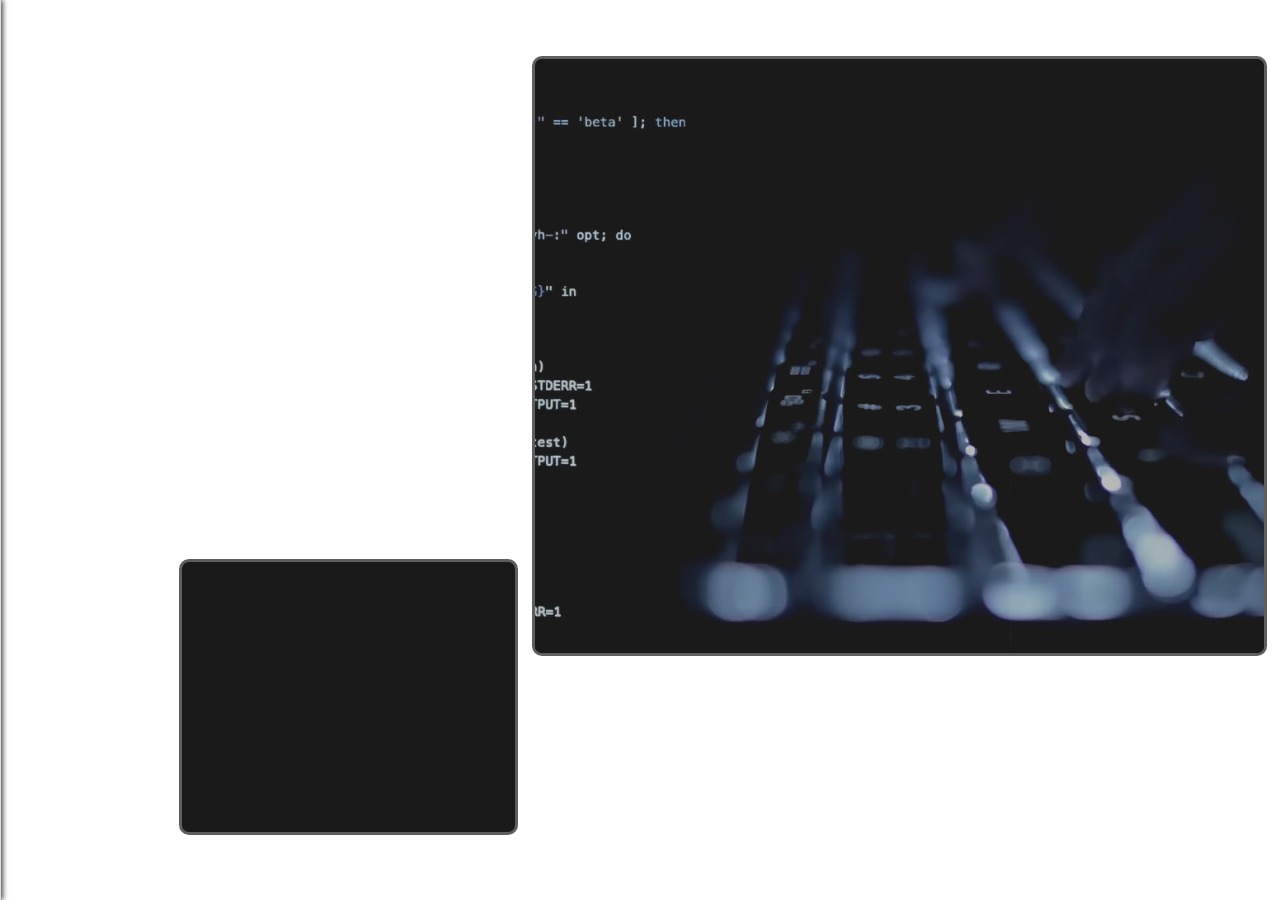
==== index.html @ 7310edd9 "starlord bitch" ====
<!DOCTYPE html>
<html lang="en">
<head>
    <meta charset="UTF-8">
    <meta name="viewport" content="width=device-width, initial-scale=1.0">
    <title>My Portfolio</title>
    <link rel="stylesheet" href="styles1.css">
</head>
<body>
    <div class="background">
        <div class="sliding-name">NITIN GAVANDE</div>
    </div>
    <nav class="sidebar">
        <ul>
            <li><a href="index.html">Home</a></li>
            <li><a href="pages/work.html">My Work</a></li>
            <li><a href="pages/about.html">About Me</a></li>
            <li><a href="pages/contact.html">Contact</a></li>
        </ul>
        <a href="./pages/arsenalstarkresume.pdf" download="Nitin_Gavande_Resume">
            <button style="padding: 10px 50px; margin: 2px auto ; font-size: 16px; font-family: 'RetroComputer', monospace; background-color: #007bff; color: white; border: none; border-radius: 22px; cursor: pointer;">
                My Resume
            </button>
        </a>
        <p class="sidebar-footer">@Nitin-Gavande</p>
    </nav>
    <section class="video-section" id="video-section">
        
        <div class="intro" >
            <h1>Arsenal <small>Portfolio</small></h1>
            <h4 href="./pages/about.html">This is Arsenal work <br>
                Reproduction, reposting or <br>
                modification of the content of <br> this @Nitin-Gavande
            </h4>
        </div>         
        <div class="video-window large">
            <video class="background-video" autoplay loop muted playsinline>
                <source src="Developer Coding Background.mp4" type="video/mp4">
            </video>
        </div>
        <a href="./pages/work.html">
        <div class="video-window small">
            <video class="background-video" autoplay loop muted playsinline>
                <source src="Nitin’s work.mp4" type="video/mp4">
            </video>
        </div>
        </a>
    </section>
</body>
</html>
---- styles1.css ----
body, html {
    margin: 0;
    padding: 0;
    font-family: 'Arial', sans-serif;
    background-image: url(./images/background1.jpg);
    color: #fff;
    overflow-x: hidden;
}

.background {
    position: fixed;
    top: 0;
    left: 0;
    width: 100%;
    height: 100%;
    overflow: hidden;
    z-index: -1;
    display: flex;
    align-items: center;
    justify-content: center;
}

.sliding-name {
    white-space: nowrap;
    font-size: 11rem;
    font-weight: bold;
    color: rgb(255, 255, 255);
    animation: slide 20s linear infinite;
    /* animation: glow 1s ease-in-out infinite alternate; */
}



@keyframes slide {
    from {
        transform: translateX(100%);
    }
    to {
        transform: translateX(-100%);
    }
}

@font-face {
    font-family: 'RetroComputer';
    src: url('./fonts/ARCADECLASSIC.TTF') format('truetype');
}

.sidebar {
    position: fixed;
    top: 0;
    left: -180px; /* Initially hidden */
    width: 180px;
    height: 100%;
    background: rgba(36, 36, 36, 0.2); /* Dark glass effect */
    backdrop-filter: blur(10px);
    box-shadow: 2px 0 5px rgba(0, 0, 0, 0.7);
    transition: left 0.4s ease;
    font-family: 'RetroComputer', monospace;
    color: #B9D9EB;
    border-right: 1px solid rgba(255, 255, 255, 0.2);
    z-index: 10;
}

.sidebar ul {
    list-style: none;
    padding: 0;
    margin: 20px 0;
}

.sidebar ul li {
    margin: 15px 0;
    text-align: center;
}

.sidebar ul li a {
    text-decoration: none;
    color: #B9D9EB;
    padding: 10px 15px;
    display: block;
    transition: 0.3s;
    font-family: 'RetroComputer', monospace;
}

.sidebar ul li a:hover {
    background: rgba(255, 255, 255, 0.2);
    color: #fff;
}

.sidebar-footer {
    margin-top: auto;
    text-align: center;
    padding: 10px;
    color: #B9D9EB;
    background: rgba(36, 36, 36, 0.2);
    font-family: 'RetroComputer', monospace;
    font-size: 0.8rem;
}

body, html {
    overflow-x: hidden;
}

/* Sidebar hover reveal */
body:hover .sidebar {
    left: -180px;
}

body:hover .sidebar:hover {
    left: 0; /* Slide in on hover */
}


.intro {
    position: absolute;
    left: 14%;
    top: 4%;
    width: 100%;
    font-family: 'ARCADECLASSIC';
}

.content {
    margin-left: 220px;
    padding: 20px;
}

.video-window {
    position: absolute;
    border: 3px solid rgba(255, 255, 255, 0.3);
    overflow: hidden;
    border-radius: 10px;
    background: #000;
    opacity: 0.9;
    margin: 20px 0; /* Add spacing between video windows */
}

.video-window.large {
    top: 4%;
    right: 1%;
    width: 57%;
    height: 66%;
}

.video-window.small {
    bottom: 5%;
    left: 14%;
    width: 26%;
    height: 30%;
}

.background-video {
    width: 100%;
    height: 100%;
    object-fit: cover;
    opacity: 0.7;
}


/* Responsive Adjustments */
@media (max-width: 768px) {
    .sliding-name {
        font-size: 5rem;
    }

    .sidebar {
        width: 100%;
        height: auto;
        top: 0;
        left: 0;
        border-radius: 0;
    }

    .sidebar-toggle {
        display: block;
        position: fixed;
        top: 15px;
        left: 15px;
        background: rgba(255, 255, 255, 0.2);
        color: #fff;
        padding: 10px 15px;
        border: none;
        border-radius: 5px;
        z-index: 20;
    }

    .video-window {
        width: 90%;
        height: auto;
    }

    .video-window.large,
    .video-window.small {
        width: 100%;
        height: auto;
    }

    .content {
        margin-left: 0;
        padding: 10px;
    }

    .video-caption {
        font-size: 1rem;
    }
}

/* @font-face {
    font-family: 'ARCADECLASSIC';
    font-weight: 1700;
    font-size: larger;
    src: url('ARCADECLASSIC.TTF') format('truetype');
} */

.sidebar .button{
    top: 10%;
    padding-left: 10px;
}
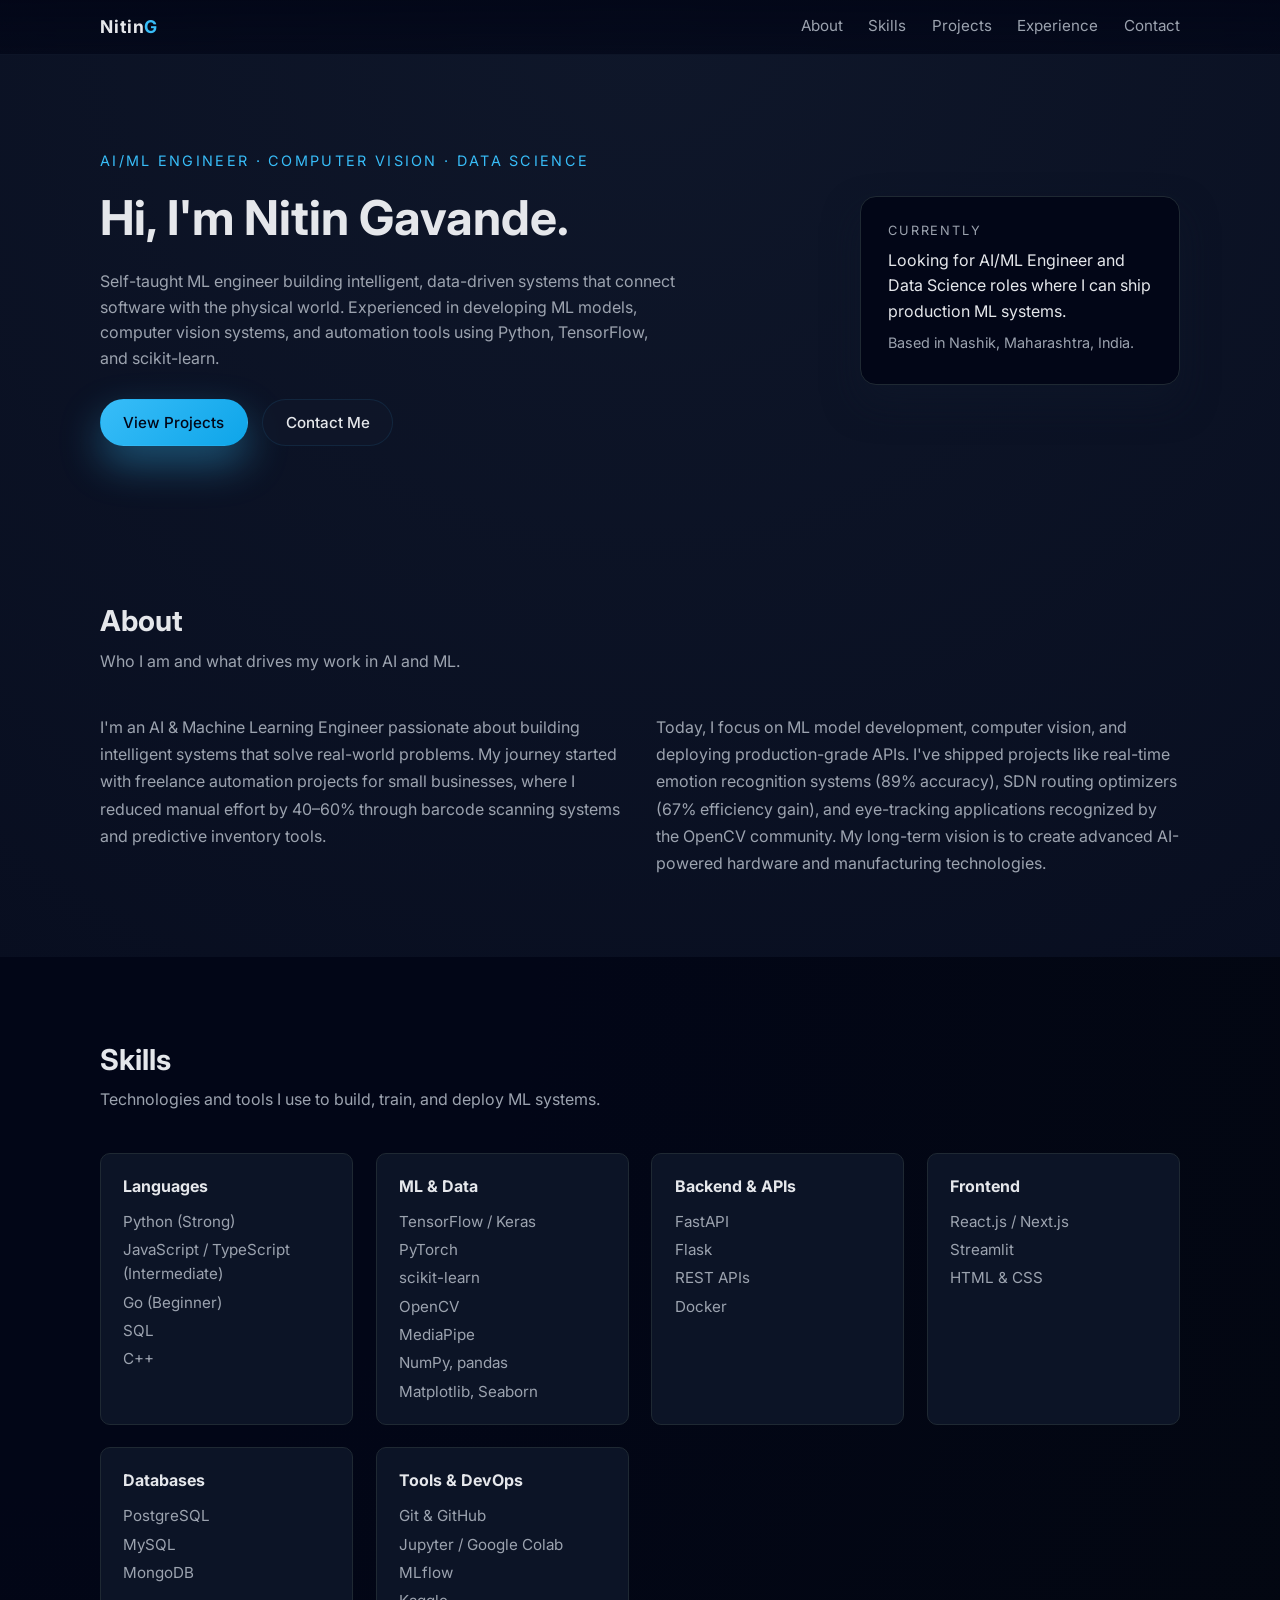
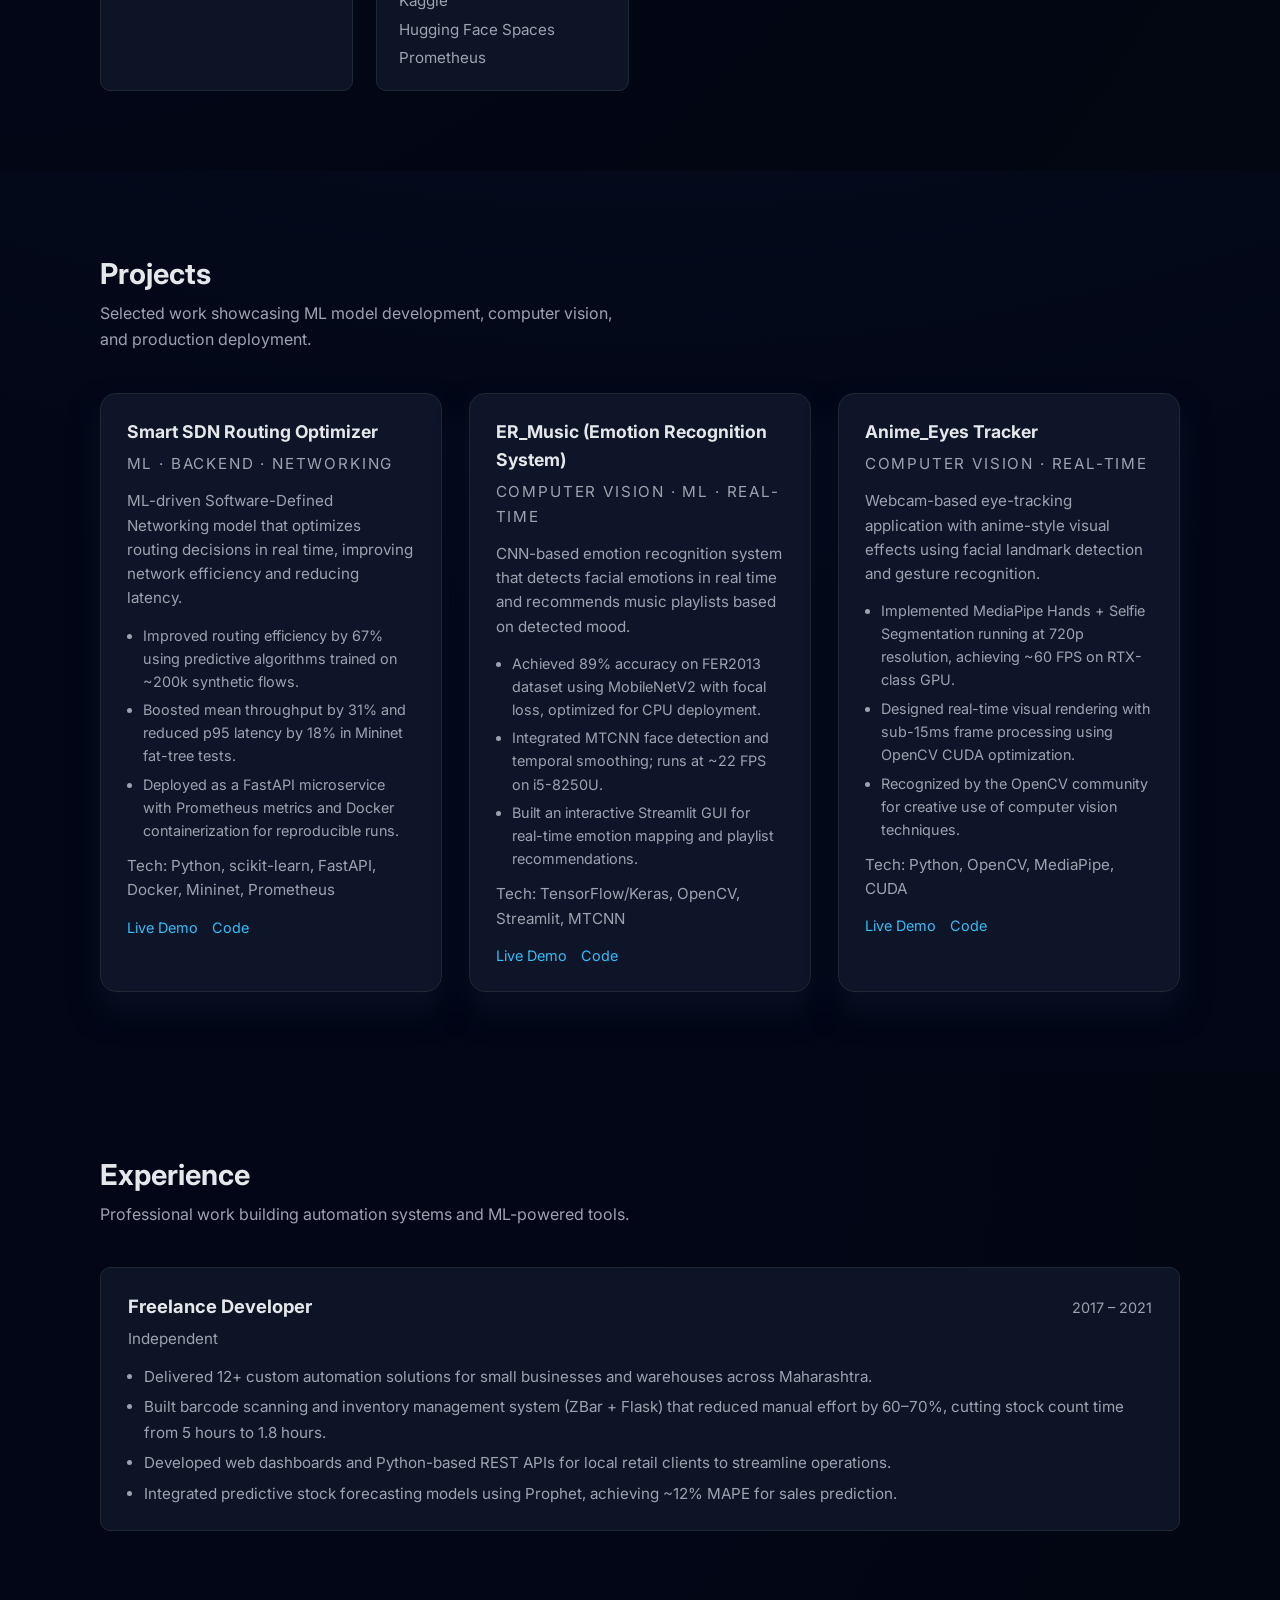
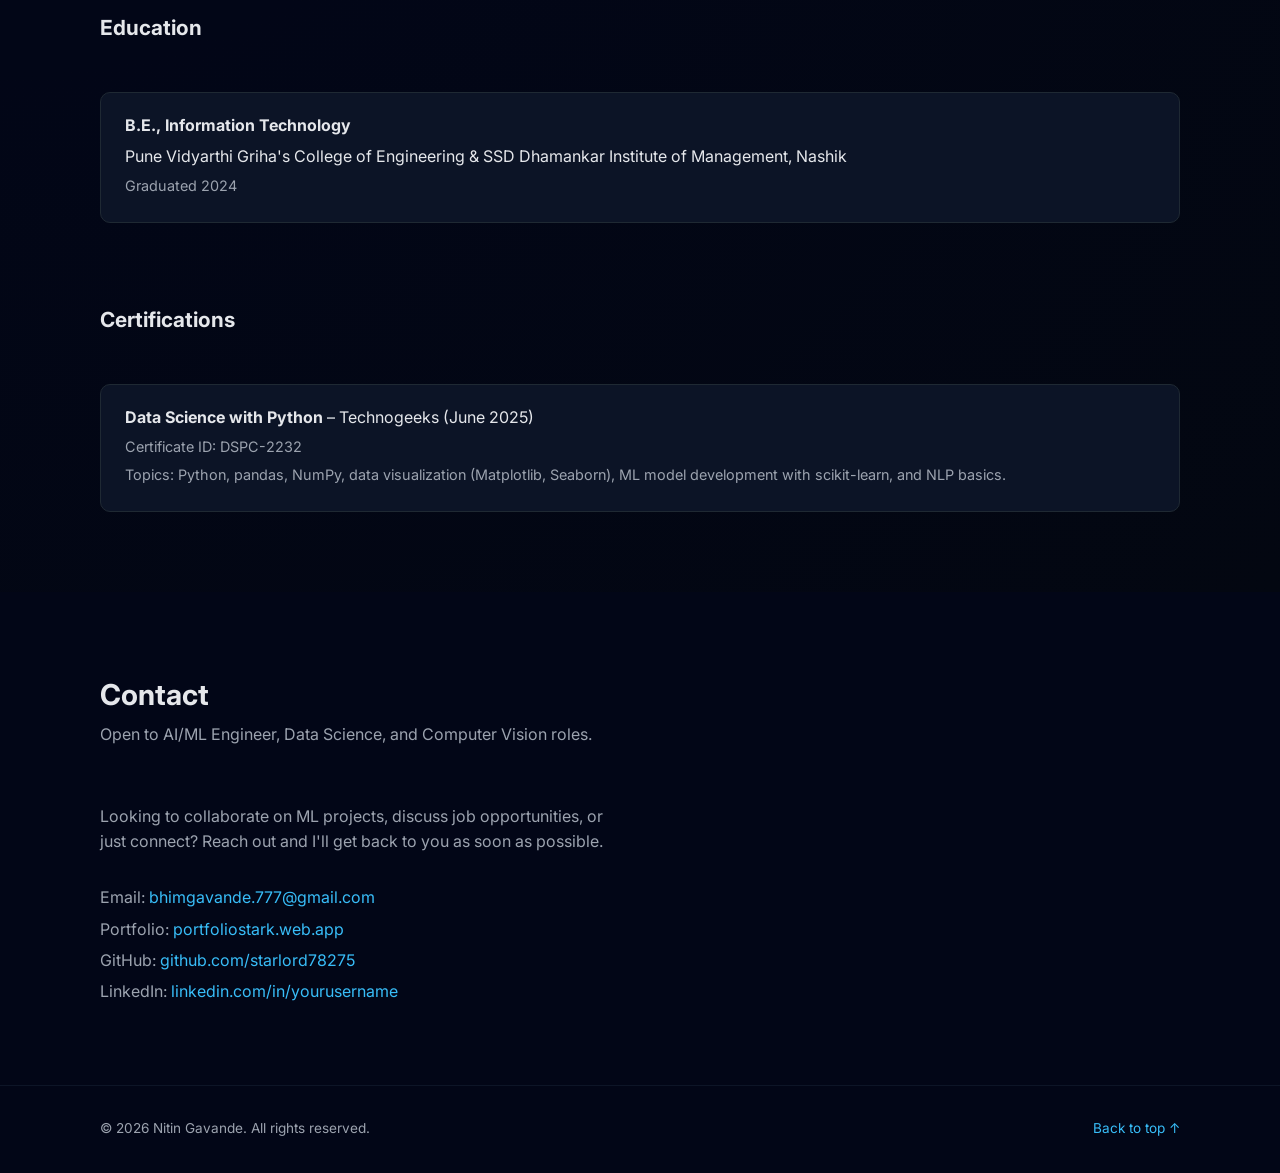
==== commit 90a2f44a: "basic portfolio" ====
--- a/index.html
+++ b/index.html
@@ -1,50 +1,310 @@
-<!DOCTYPE html>
-<html lang="en">
-<head>
-    <meta charset="UTF-8">
-    <meta name="viewport" content="width=device-width, initial-scale=1.0">
-    <title>My Portfolio</title>
-    <link rel="stylesheet" href="styles1.css">
-</head>
-<body>
-    <div class="background">
-        <div class="sliding-name">NITIN GAVANDE</div>
-    </div>
-    <nav class="sidebar">
-        <ul>
-            <li><a href="index.html">Home</a></li>
-            <li><a href="pages/work.html">My Work</a></li>
-            <li><a href="pages/about.html">About Me</a></li>
-            <li><a href="pages/contact.html">Contact</a></li>
-        </ul>
-        <a href="./pages/arsenalstarkresume.pdf" download="Nitin_Gavande_Resume">
-            <button style="padding: 10px 50px; margin: 2px auto ; font-size: 16px; font-family: 'RetroComputer', monospace; background-color: #007bff; color: white; border: none; border-radius: 22px; cursor: pointer;">
-                My Resume
-            </button>
-        </a>
-        <p class="sidebar-footer">@Nitin-Gavande</p>
-    </nav>
-    <section class="video-section" id="video-section">
-        
-        <div class="intro" >
-            <h1>Arsenal <small>Portfolio</small></h1>
-            <h4 href="./pages/about.html">This is Arsenal work <br>
-                Reproduction, reposting or <br>
-                modification of the content of <br> this @Nitin-Gavande
-            </h4>
-        </div>         
-        <div class="video-window large">
-            <video class="background-video" autoplay loop muted playsinline>
-                <source src="Developer Coding Background.mp4" type="video/mp4">
-            </video>
-        </div>
-        <a href="./pages/work.html">
-        <div class="video-window small">
-            <video class="background-video" autoplay loop muted playsinline>
-                <source src="Nitin’s work.mp4" type="video/mp4">
-            </video>
-        </div>
-        </a>
-    </section>
-</body>
-</html>
+<!DOCTYPE html>
+<html lang="en">
+<head>
+  <meta charset="UTF-8" />
+  <meta name="viewport" content="width=device-width, initial-scale=1.0" />
+  <title>Nitin Gavande | AI/ML Engineer Portfolio</title>
+  <link rel="stylesheet" href="styles.css" />
+  <link rel="preconnect" href="https://fonts.googleapis.com" />
+  <link rel="preconnect" href="https://fonts.gstatic.com" crossorigin />
+  <link href="https://fonts.googleapis.com/css2?family=Inter:wght@400;500;600;700&display=swap" rel="stylesheet" />
+</head>
+<body>
+  <header class="header" id="top">
+    <div class="container header-inner">
+      <div class="logo">Nitin<span>G</span></div>
+
+      <nav class="nav" id="nav">
+        <a href="#about" class="nav-link">About</a>
+        <a href="#skills" class="nav-link">Skills</a>
+        <a href="#projects" class="nav-link">Projects</a>
+        <a href="#experience" class="nav-link">Experience</a>
+        <a href="#contact" class="nav-link">Contact</a>
+      </nav>
+
+      <button class="nav-toggle" id="navToggle" aria-label="Toggle navigation">
+        <span class="nav-toggle-line"></span>
+        <span class="nav-toggle-line"></span>
+        <span class="nav-toggle-line"></span>
+      </button>
+    </div>
+  </header>
+
+  <main>
+    <!-- Hero -->
+    <section class="hero" aria-labelledby="hero-title">
+      <div class="container hero-inner">
+        <div>
+          <p class="hero-kicker">AI/ML Engineer · Computer Vision · Data Science</p>
+          <h1 id="hero-title" class="hero-title">Hi, I'm Nitin Gavande.</h1>
+          <p class="hero-subtitle">
+            Self-taught ML engineer building intelligent, data-driven systems that connect software with the physical world. 
+            Experienced in developing ML models, computer vision systems, and automation tools using Python, TensorFlow, and scikit-learn.
+          </p>
+          <div class="hero-actions">
+            <a href="#projects" class="btn btn-primary">View Projects</a>
+            <a href="#contact" class="btn btn-outline">Contact Me</a>
+          </div>
+        </div>
+
+        <div class="hero-aside">
+          <div class="hero-card">
+            <p class="hero-tag">Currently</p>
+            <p>Looking for AI/ML Engineer and Data Science roles where I can ship production ML systems.</p>
+            <p class="hero-location">Based in Nashik, Maharashtra, India.</p>
+          </div>
+        </div>
+      </div>
+    </section>
+
+    <!-- About -->
+    <section id="about" class="section">
+      <div class="container section-inner">
+        <div class="section-header">
+          <h2>About</h2>
+          <p>Who I am and what drives my work in AI and ML.</p>
+        </div>
+        <div class="grid-2">
+          <p>
+            I'm an AI & Machine Learning Engineer passionate about building intelligent systems that solve real-world problems. 
+            My journey started with freelance automation projects for small businesses, where I reduced manual effort by 40–60% 
+            through barcode scanning systems and predictive inventory tools.
+          </p>
+          <p>
+            Today, I focus on ML model development, computer vision, and deploying production-grade APIs. 
+            I've shipped projects like real-time emotion recognition systems (89% accuracy), SDN routing optimizers (67% efficiency gain), 
+            and eye-tracking applications recognized by the OpenCV community. My long-term vision is to create advanced AI-powered 
+            hardware and manufacturing technologies.
+          </p>
+        </div>
+      </div>
+    </section>
+
+    <!-- Skills -->
+    <section id="skills" class="section section-alt">
+      <div class="container section-inner">
+        <div class="section-header">
+          <h2>Skills</h2>
+          <p>Technologies and tools I use to build, train, and deploy ML systems.</p>
+        </div>
+
+        <div class="skills-grid">
+          <div class="skills-group">
+            <h3>Languages</h3>
+            <ul>
+              <li>Python (Strong)</li>
+              <li>JavaScript / TypeScript (Intermediate)</li>
+              <li>Go (Beginner)</li>
+              <li>SQL</li>
+              <li>C++</li>
+            </ul>
+          </div>
+
+          <div class="skills-group">
+            <h3>ML & Data</h3>
+            <ul>
+              <li>TensorFlow / Keras</li>
+              <li>PyTorch</li>
+              <li>scikit-learn</li>
+              <li>OpenCV</li>
+              <li>MediaPipe</li>
+              <li>NumPy, pandas</li>
+              <li>Matplotlib, Seaborn</li>
+            </ul>
+          </div>
+
+          <div class="skills-group">
+            <h3>Backend & APIs</h3>
+            <ul>
+              <li>FastAPI</li>
+              <li>Flask</li>
+              <li>REST APIs</li>
+              <li>Docker</li>
+            </ul>
+          </div>
+
+          <div class="skills-group">
+            <h3>Frontend</h3>
+            <ul>
+              <li>React.js / Next.js</li>
+              <li>Streamlit</li>
+              <li>HTML & CSS</li>
+            </ul>
+          </div>
+
+          <div class="skills-group">
+            <h3>Databases</h3>
+            <ul>
+              <li>PostgreSQL</li>
+              <li>MySQL</li>
+              <li>MongoDB</li>
+            </ul>
+          </div>
+
+          <div class="skills-group">
+            <h3>Tools & DevOps</h3>
+            <ul>
+              <li>Git & GitHub</li>
+              <li>Jupyter / Google Colab</li>
+              <li>MLflow</li>
+              <li>Kaggle</li>
+              <li>Hugging Face Spaces</li>
+              <li>Prometheus</li>
+            </ul>
+          </div>
+        </div>
+      </div>
+    </section>
+
+    <!-- Projects -->
+    <section id="projects" class="section">
+      <div class="container section-inner">
+        <div class="section-header">
+          <h2>Projects</h2>
+          <p>Selected work showcasing ML model development, computer vision, and production deployment.</p>
+        </div>
+
+        <div class="projects-grid">
+          <!-- Project 1 -->
+          <article class="project-card">
+            <h3>Smart SDN Routing Optimizer</h3>
+            <p class="project-meta">ML · Backend · Networking</p>
+            <p>
+              ML-driven Software-Defined Networking model that optimizes routing decisions in real time, 
+              improving network efficiency and reducing latency.
+            </p>
+            <ul class="project-points">
+              <li>Improved routing efficiency by 67% using predictive algorithms trained on ~200k synthetic flows.</li>
+              <li>Boosted mean throughput by 31% and reduced p95 latency by 18% in Mininet fat-tree tests.</li>
+              <li>Deployed as a FastAPI microservice with Prometheus metrics and Docker containerization for reproducible runs.</li>
+            </ul>
+            <p class="project-tech">Tech: Python, scikit-learn, FastAPI, Docker, Mininet, Prometheus</p>
+            <div class="project-links">
+              <a href="#" target="_blank" rel="noreferrer">Live Demo</a>
+              <a href="#" target="_blank" rel="noreferrer">Code</a>
+            </div>
+          </article>
+
+          <!-- Project 2 -->
+          <article class="project-card">
+            <h3>ER_Music (Emotion Recognition System)</h3>
+            <p class="project-meta">Computer Vision · ML · Real-time</p>
+            <p>
+              CNN-based emotion recognition system that detects facial emotions in real time 
+              and recommends music playlists based on detected mood.
+            </p>
+            <ul class="project-points">
+              <li>Achieved 89% accuracy on FER2013 dataset using MobileNetV2 with focal loss, optimized for CPU deployment.</li>
+              <li>Integrated MTCNN face detection and temporal smoothing; runs at ~22 FPS on i5-8250U.</li>
+              <li>Built an interactive Streamlit GUI for real-time emotion mapping and playlist recommendations.</li>
+            </ul>
+            <p class="project-tech">Tech: TensorFlow/Keras, OpenCV, Streamlit, MTCNN</p>
+            <div class="project-links">
+              <a href="#" target="_blank" rel="noreferrer">Live Demo</a>
+              <a href="#" target="_blank" rel="noreferrer">Code</a>
+            </div>
+          </article>
+
+          <!-- Project 3 -->
+          <article class="project-card">
+            <h3>Anime_Eyes Tracker</h3>
+            <p class="project-meta">Computer Vision · Real-time</p>
+            <p>
+              Webcam-based eye-tracking application with anime-style visual effects using 
+              facial landmark detection and gesture recognition.
+            </p>
+            <ul class="project-points">
+              <li>Implemented MediaPipe Hands + Selfie Segmentation running at 720p resolution, achieving ~60 FPS on RTX-class GPU.</li>
+              <li>Designed real-time visual rendering with sub-15ms frame processing using OpenCV CUDA optimization.</li>
+              <li>Recognized by the OpenCV community for creative use of computer vision techniques.</li>
+            </ul>
+            <p class="project-tech">Tech: Python, OpenCV, MediaPipe, CUDA</p>
+            <div class="project-links">
+              <a href="#" target="_blank" rel="noreferrer">Live Demo</a>
+              <a href="#" target="_blank" rel="noreferrer">Code</a>
+            </div>
+          </article>
+        </div>
+      </div>
+    </section>
+
+    <!-- Experience -->
+    <section id="experience" class="section section-alt">
+      <div class="container section-inner">
+        <div class="section-header">
+          <h2>Experience</h2>
+          <p>Professional work building automation systems and ML-powered tools.</p>
+        </div>
+
+        <div class="experience-list">
+          <article class="experience-item">
+            <div class="experience-header">
+              <h3>Freelance Developer</h3>
+              <span class="experience-period">2017 – 2021</span>
+            </div>
+            <p class="experience-company">Independent</p>
+            <ul class="experience-points">
+              <li>Delivered 12+ custom automation solutions for small businesses and warehouses across Maharashtra.</li>
+              <li>Built barcode scanning and inventory management system (ZBar + Flask) that reduced manual effort by 60–70%, cutting stock count time from 5 hours to 1.8 hours.</li>
+              <li>Developed web dashboards and Python-based REST APIs for local retail clients to streamline operations.</li>
+              <li>Integrated predictive stock forecasting models using Prophet, achieving ~12% MAPE for sales prediction.</li>
+            </ul>
+          </article>
+        </div>
+
+        <div class="section-header" style="margin-top: 2.5rem;">
+          <h3>Education</h3>
+        </div>
+        <div class="education-item">
+          <p><strong>B.E., Information Technology</strong></p>
+          <p>Pune Vidyarthi Griha's College of Engineering & SSD Dhamankar Institute of Management, Nashik</p>
+          <p class="education-year">Graduated 2024</p>
+        </div>
+
+        <div class="section-header" style="margin-top: 2.5rem;">
+          <h3>Certifications</h3>
+        </div>
+        <div class="education-item">
+          <p><strong>Data Science with Python</strong> – Technogeeks (June 2025)</p>
+          <p style="color: var(--muted); font-size: 0.9rem;">Certificate ID: DSPC-2232</p>
+          <p style="color: var(--muted); font-size: 0.9rem;">
+            Topics: Python, pandas, NumPy, data visualization (Matplotlib, Seaborn), ML model development with scikit-learn, and NLP basics.
+          </p>
+        </div>
+      </div>
+    </section>
+
+    <!-- Contact -->
+    <section id="contact" class="section">
+      <div class="container section-inner">
+        <div class="section-header">
+          <h2>Contact</h2>
+          <p>Open to AI/ML Engineer, Data Science, and Computer Vision roles.</p>
+        </div>
+
+        <div class="contact-inner">
+          <p>
+            Looking to collaborate on ML projects, discuss job opportunities, or just connect? 
+            Reach out and I'll get back to you as soon as possible.
+          </p>
+          <ul class="contact-list">
+            <li>Email: <a href="mailto:bhimgavande.777@gmail.com">bhimgavande.777@gmail.com</a></li>
+            <li>Portfolio: <a href="https://portfoliostark.web.app" target="_blank" rel="noreferrer">portfoliostark.web.app</a></li>
+            <li>GitHub: <a href="https://github.com/starlord78275" target="_blank" rel="noreferrer">github.com/starlord78275</a></li>
+            <li>LinkedIn: <a href="#" target="_blank" rel="noreferrer">linkedin.com/in/yourusername</a></li>
+          </ul>
+        </div>
+      </div>
+    </section>
+  </main>
+
+  <footer class="footer">
+    <div class="container footer-inner">
+      <p>© <span id="year"></span> Nitin Gavande. All rights reserved.</p>
+      <a href="#top" class="back-to-top">Back to top ↑</a>
+    </div>
+  </footer>
+
+  <script src="main.js"></script>
+</body>
+</html>
--- a/styles.css
+++ b/styles.css
@@ -0,0 +1,563 @@
+:root {
+  --bg: #050816;
+  --bg-alt: #0b1020;
+  --text: #e5e7eb;
+  --muted: #9ca3af;
+  --accent: #38bdf8;
+  --accent-soft: rgba(56, 189, 248, 0.1);
+  --border: #1f2933;
+  --shadow-soft: 0 18px 35px rgba(15, 23, 42, 0.55);
+  --radius-lg: 16px;
+  --radius-md: 10px;
+  --radius-sm: 6px;
+  --container-width: 1080px;
+  --transition-fast: 180ms ease-out;
+}
+
+*,
+*::before,
+*::after {
+  box-sizing: border-box;
+}
+
+html {
+  scroll-behavior: smooth;
+}
+
+body {
+  margin: 0;
+  font-family: 'Inter', system-ui, -apple-system, BlinkMacSystemFont, 'Segoe UI',
+    sans-serif;
+  background: radial-gradient(circle at top, #0f172a 0, #020617 50%, #020617 100%);
+  color: var(--text);
+  line-height: 1.6;
+}
+
+/* Layout */
+
+.container {
+  width: min(100% - 2.5rem, var(--container-width));
+  margin-inline: auto;
+}
+
+.section {
+  padding: 5rem 0;
+}
+
+.section-alt {
+  background: radial-gradient(circle at top left, #020617 0, #020617 35%, #030711 100%);
+}
+
+.section-inner {
+  display: flex;
+  flex-direction: column;
+  gap: 2.5rem;
+}
+
+.section-header h2 {
+  margin: 0 0 0.25rem;
+  font-size: 1.8rem;
+}
+
+.section-header h3 {
+  margin: 0 0 0.5rem;
+  font-size: 1.3rem;
+}
+
+.section-header p {
+  margin: 0;
+  color: var(--muted);
+  max-width: 540px;
+}
+
+/* Header */
+
+.header {
+  position: sticky;
+  top: 0;
+  z-index: 50;
+  backdrop-filter: blur(18px);
+  background: linear-gradient(to bottom, rgba(2, 6, 23, 0.9), rgba(2, 6, 23, 0.7));
+  border-bottom: 1px solid rgba(15, 23, 42, 0.9);
+}
+
+.header-inner {
+  display: flex;
+  align-items: center;
+  justify-content: space-between;
+  padding: 0.8rem 0;
+}
+
+.logo {
+  font-weight: 700;
+  font-size: 1.1rem;
+  letter-spacing: 0.05em;
+}
+
+.logo span {
+  color: var(--accent);
+}
+
+/* Nav */
+
+.nav {
+  display: flex;
+  gap: 1.6rem;
+  align-items: center;
+}
+
+.nav-link {
+  color: var(--muted);
+  text-decoration: none;
+  font-size: 0.95rem;
+  position: relative;
+  padding-bottom: 0.15rem;
+  transition: color var(--transition-fast);
+}
+
+.nav-link::after {
+  content: "";
+  position: absolute;
+  left: 0;
+  bottom: 0;
+  width: 0%;
+  height: 2px;
+  background: var(--accent);
+  transition: width var(--transition-fast);
+}
+
+.nav-link:hover {
+  color: var(--text);
+}
+
+.nav-link:hover::after {
+  width: 100%;
+}
+
+/* Nav toggle (mobile) */
+
+.nav-toggle {
+  display: none;
+  background: none;
+  border: none;
+  padding: 0.35rem;
+  cursor: pointer;
+}
+
+.nav-toggle-line {
+  display: block;
+  width: 22px;
+  height: 2px;
+  margin: 4px 0;
+  background: var(--text);
+  transition: transform 160ms ease, opacity 160ms ease;
+}
+
+/* Hero */
+
+.hero {
+  padding: 5rem 0 4.5rem;
+}
+
+.hero-inner {
+  display: grid;
+  grid-template-columns: minmax(0, 2fr) minmax(0, 1.1fr);
+  align-items: center;
+  gap: 3rem;
+}
+
+.hero-kicker {
+  color: var(--accent);
+  font-size: 0.9rem;
+  text-transform: uppercase;
+  letter-spacing: 0.16em;
+  margin-bottom: 0.5rem;
+}
+
+.hero-title {
+  margin: 0 0 0.75rem;
+  font-size: clamp(2.2rem, 4vw, 3rem);
+}
+
+.hero-subtitle {
+  margin: 0 0 1.75rem;
+  color: var(--muted);
+  max-width: 36rem;
+  line-height: 1.6;
+}
+
+.hero-actions {
+  display: flex;
+  flex-wrap: wrap;
+  gap: 0.9rem;
+}
+
+/* Hero card */
+
+.hero-aside {
+  display: flex;
+  justify-content: flex-end;
+}
+
+.hero-card {
+  background: radial-gradient(circle at top left, #020617 0, #020617 40%, #020617 100%);
+  border-radius: var(--radius-lg);
+  padding: 1.5rem 1.7rem;
+  border: 1px solid var(--border);
+  box-shadow: var(--shadow-soft);
+  max-width: 320px;
+}
+
+.hero-card p {
+  margin: 0 0 0.4rem;
+}
+
+.hero-card .hero-tag {
+  font-size: 0.8rem;
+  text-transform: uppercase;
+  letter-spacing: 0.14em;
+  color: var(--muted);
+}
+
+.hero-location {
+  color: var(--muted);
+  font-size: 0.9rem;
+}
+
+/* Buttons */
+
+.btn {
+  display: inline-flex;
+  align-items: center;
+  justify-content: center;
+  padding: 0.65rem 1.4rem;
+  border-radius: 999px;
+  font-size: 0.95rem;
+  font-weight: 500;
+  text-decoration: none;
+  cursor: pointer;
+  border: 1px solid transparent;
+  transition: background var(--transition-fast), color var(--transition-fast), transform 120ms ease;
+}
+
+.btn-primary {
+  background: linear-gradient(135deg, #38bdf8, #0ea5e9);
+  color: #020617;
+  box-shadow: 0 18px 40px rgba(56, 189, 248, 0.38);
+}
+
+.btn-primary:hover {
+  transform: translateY(-1px);
+}
+
+.btn-outline {
+  border-color: var(--accent-soft);
+  background: rgba(15, 23, 42, 0.9);
+  color: var(--text);
+}
+
+.btn-outline:hover {
+  background: rgba(15, 23, 42, 1);
+}
+
+/* Grid */
+
+.grid-2 {
+  display: grid;
+  grid-template-columns: repeat(2, minmax(0, 1fr));
+  gap: 2rem;
+}
+
+.grid-2 p {
+  margin: 0;
+  color: var(--muted);
+  line-height: 1.7;
+}
+
+/* Skills */
+
+.skills-grid {
+  display: grid;
+  grid-template-columns: repeat(auto-fit, minmax(210px, 1fr));
+  gap: 1.4rem;
+}
+
+.skills-group {
+  background: rgba(15, 23, 42, 0.85);
+  border-radius: var(--radius-md);
+  border: 1px solid var(--border);
+  padding: 1.25rem 1.4rem;
+}
+
+.skills-group h3 {
+  margin: 0 0 0.65rem;
+  font-size: 1rem;
+}
+
+.skills-group ul {
+  list-style: none;
+  padding: 0;
+  margin: 0;
+  color: var(--muted);
+  font-size: 0.95rem;
+}
+
+.skills-group li + li {
+  margin-top: 0.25rem;
+}
+
+/* Projects */
+
+.projects-grid {
+  display: grid;
+  grid-template-columns: repeat(auto-fit, minmax(280px, 1fr));
+  gap: 1.7rem;
+}
+
+.project-card {
+  background: rgba(15, 23, 42, 0.95);
+  border-radius: var(--radius-lg);
+  border: 1px solid var(--border);
+  padding: 1.5rem 1.6rem;
+  box-shadow: 0 18px 30px rgba(15, 23, 42, 0.6);
+  transition: transform 140ms ease, box-shadow 140ms ease, border-color 140ms ease;
+}
+
+.project-card:hover {
+  transform: translateY(-4px);
+  border-color: var(--accent-soft);
+  box-shadow: 0 24px 45px rgba(15, 23, 42, 0.8);
+}
+
+.project-card h3 {
+  margin: 0 0 0.4rem;
+  font-size: 1.1rem;
+}
+
+.project-meta {
+  margin: 0 0 0.8rem;
+  color: var(--muted);
+  font-size: 0.85rem;
+  text-transform: uppercase;
+  letter-spacing: 0.12em;
+}
+
+.project-card > p {
+  margin: 0 0 0.8rem;
+  color: var(--muted);
+  font-size: 0.95rem;
+}
+
+.project-points {
+  margin: 0 0 0.75rem 1rem;
+  padding: 0;
+  color: var(--muted);
+  font-size: 0.9rem;
+  line-height: 1.6;
+}
+
+.project-points li + li {
+  margin-top: 0.35rem;
+}
+
+.project-tech {
+  margin: 0 0 0.75rem;
+  font-size: 0.85rem;
+  color: var(--muted);
+}
+
+.project-links {
+  display: flex;
+  gap: 0.9rem;
+  font-size: 0.9rem;
+}
+
+.project-links a {
+  color: var(--accent);
+  text-decoration: none;
+}
+
+.project-links a:hover {
+  text-decoration: underline;
+}
+
+/* Experience */
+
+.experience-list {
+  display: flex;
+  flex-direction: column;
+  gap: 2rem;
+}
+
+.experience-item {
+  background: rgba(15, 23, 42, 0.85);
+  border-radius: var(--radius-md);
+  border: 1px solid var(--border);
+  padding: 1.5rem 1.7rem;
+}
+
+.experience-header {
+  display: flex;
+  justify-content: space-between;
+  align-items: baseline;
+  margin-bottom: 0.35rem;
+  flex-wrap: wrap;
+  gap: 0.5rem;
+}
+
+.experience-header h3 {
+  margin: 0;
+  font-size: 1.15rem;
+}
+
+.experience-period {
+  font-size: 0.9rem;
+  color: var(--muted);
+}
+
+.experience-company {
+  margin: 0 0 0.75rem;
+  color: var(--muted);
+  font-size: 0.95rem;
+}
+
+.experience-points {
+  margin: 0 0 0 1rem;
+  padding: 0;
+  color: var(--muted);
+  font-size: 0.95rem;
+  line-height: 1.65;
+}
+
+.experience-points li + li {
+  margin-top: 0.35rem;
+}
+
+.education-item {
+  background: rgba(15, 23, 42, 0.85);
+  border-radius: var(--radius-md);
+  border: 1px solid var(--border);
+  padding: 1.25rem 1.5rem;
+}
+
+.education-item p {
+  margin: 0 0 0.3rem;
+}
+
+.education-year {
+  color: var(--muted);
+  font-size: 0.9rem;
+}
+
+/* Contact */
+
+.contact-inner {
+  max-width: 520px;
+  display: flex;
+  flex-direction: column;
+  gap: 0.9rem;
+  color: var(--muted);
+}
+
+.contact-list {
+  list-style: none;
+  padding: 0;
+  margin: 0;
+}
+
+.contact-list li + li {
+  margin-top: 0.35rem;
+}
+
+.contact-list a {
+  color: var(--accent);
+  text-decoration: none;
+}
+
+.contact-list a:hover {
+  text-decoration: underline;
+}
+
+/* Footer */
+
+.footer {
+  border-top: 1px solid rgba(15, 23, 42, 0.9);
+  background: #020617;
+  padding: 1.2rem 0;
+}
+
+.footer-inner {
+  display: flex;
+  justify-content: space-between;
+  align-items: center;
+  gap: 1rem;
+  font-size: 0.85rem;
+  color: var(--muted);
+}
+
+.back-to-top {
+  color: var(--accent);
+  text-decoration: none;
+}
+
+/* Responsive */
+
+@media (max-width: 768px) {
+  .header-inner {
+    padding-inline: 0.3rem;
+  }
+
+  .nav {
+    position: absolute;
+    inset-inline: 0;
+    top: 52px;
+    background: rgba(2, 6, 23, 0.98);
+    flex-direction: column;
+    padding: 0.75rem 1.25rem 1rem;
+    border-bottom: 1px solid rgba(15, 23, 42, 0.9);
+    display: none;
+  }
+
+  .nav.open {
+    display: flex;
+  }
+
+  .nav-toggle {
+    display: block;
+  }
+
+  .hero-inner {
+    grid-template-columns: minmax(0, 1fr);
+  }
+
+  .hero-aside {
+    justify-content: flex-start;
+  }
+
+  .hero-card {
+    max-width: 100%;
+  }
+
+  .grid-2 {
+    grid-template-columns: minmax(0, 1fr);
+  }
+
+  .footer-inner {
+    flex-direction: column;
+    align-items: flex-start;
+  }
+}
+
+@media (max-width: 480px) {
+  .hero {
+    padding-top: 4rem;
+  }
+
+  .hero-title {
+    font-size: 2rem;
+  }
+
+  .section {
+    padding: 3.8rem 0;
+  }
+}
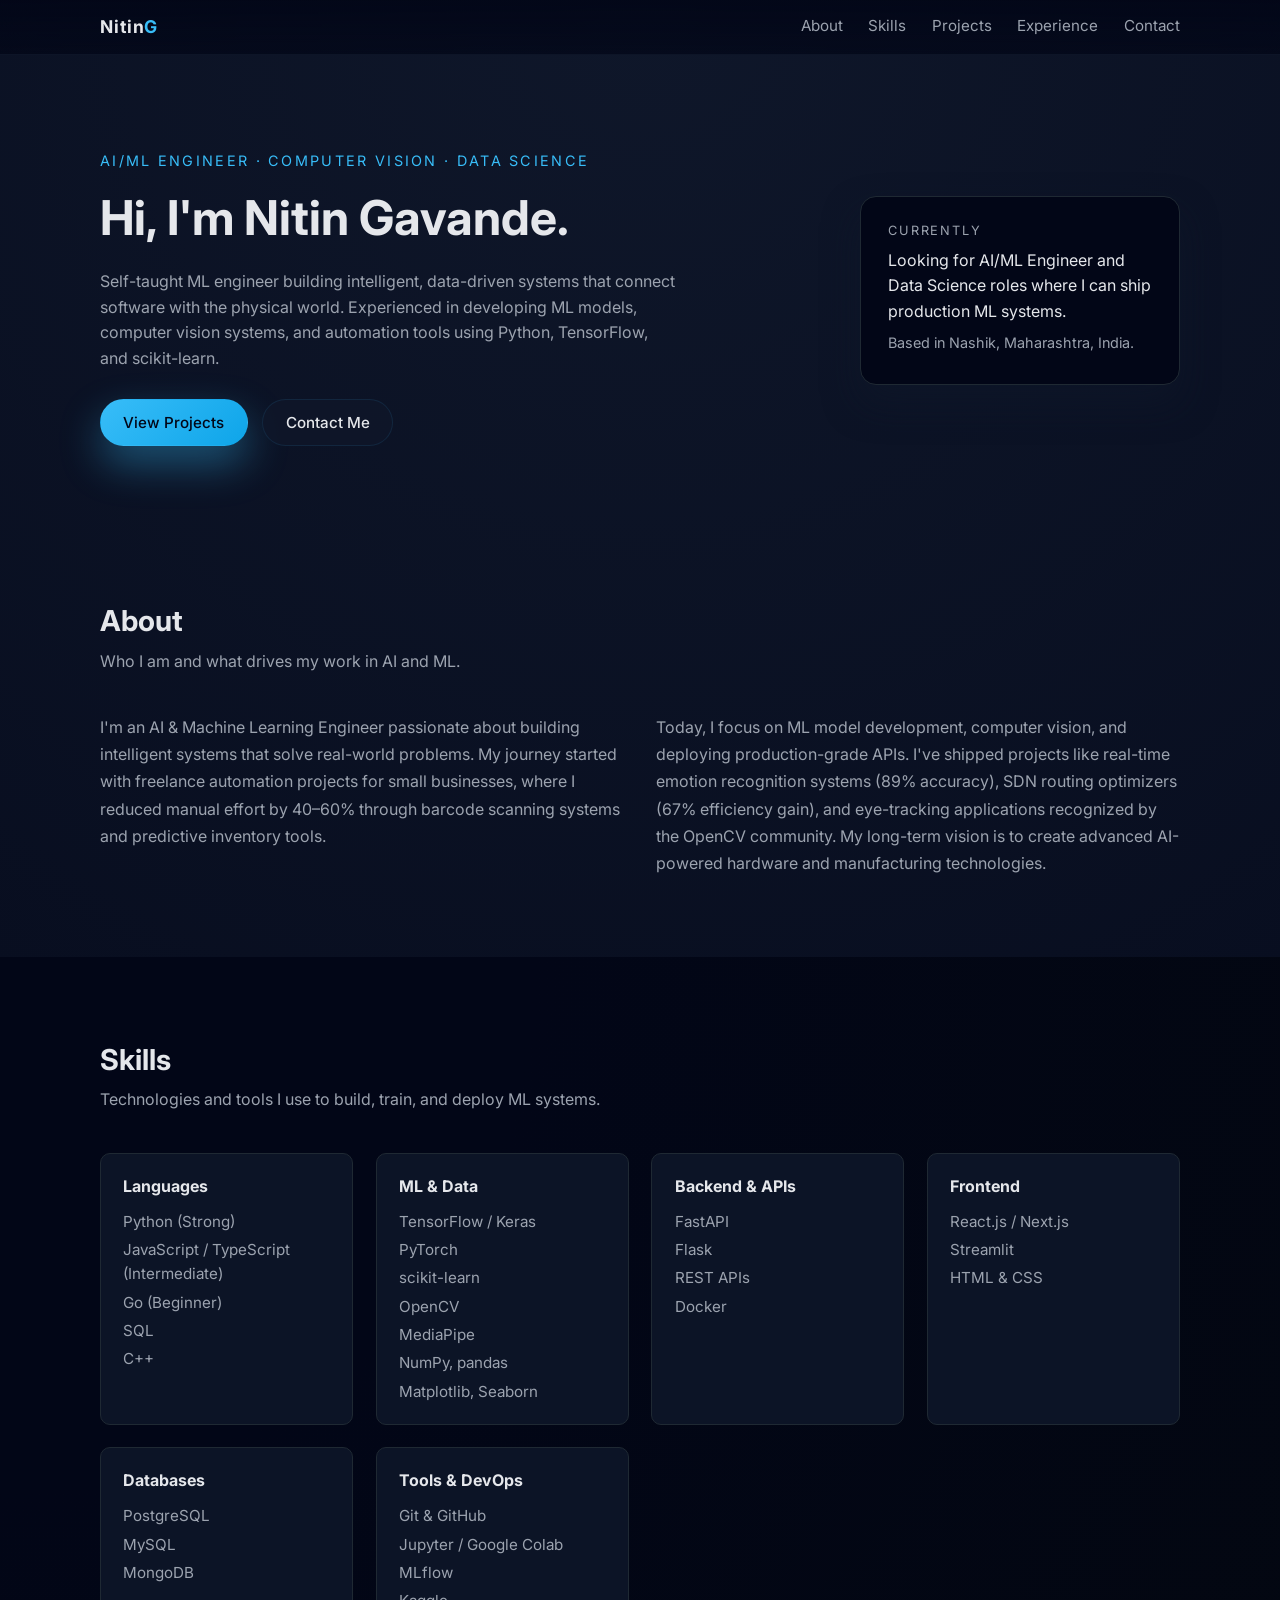
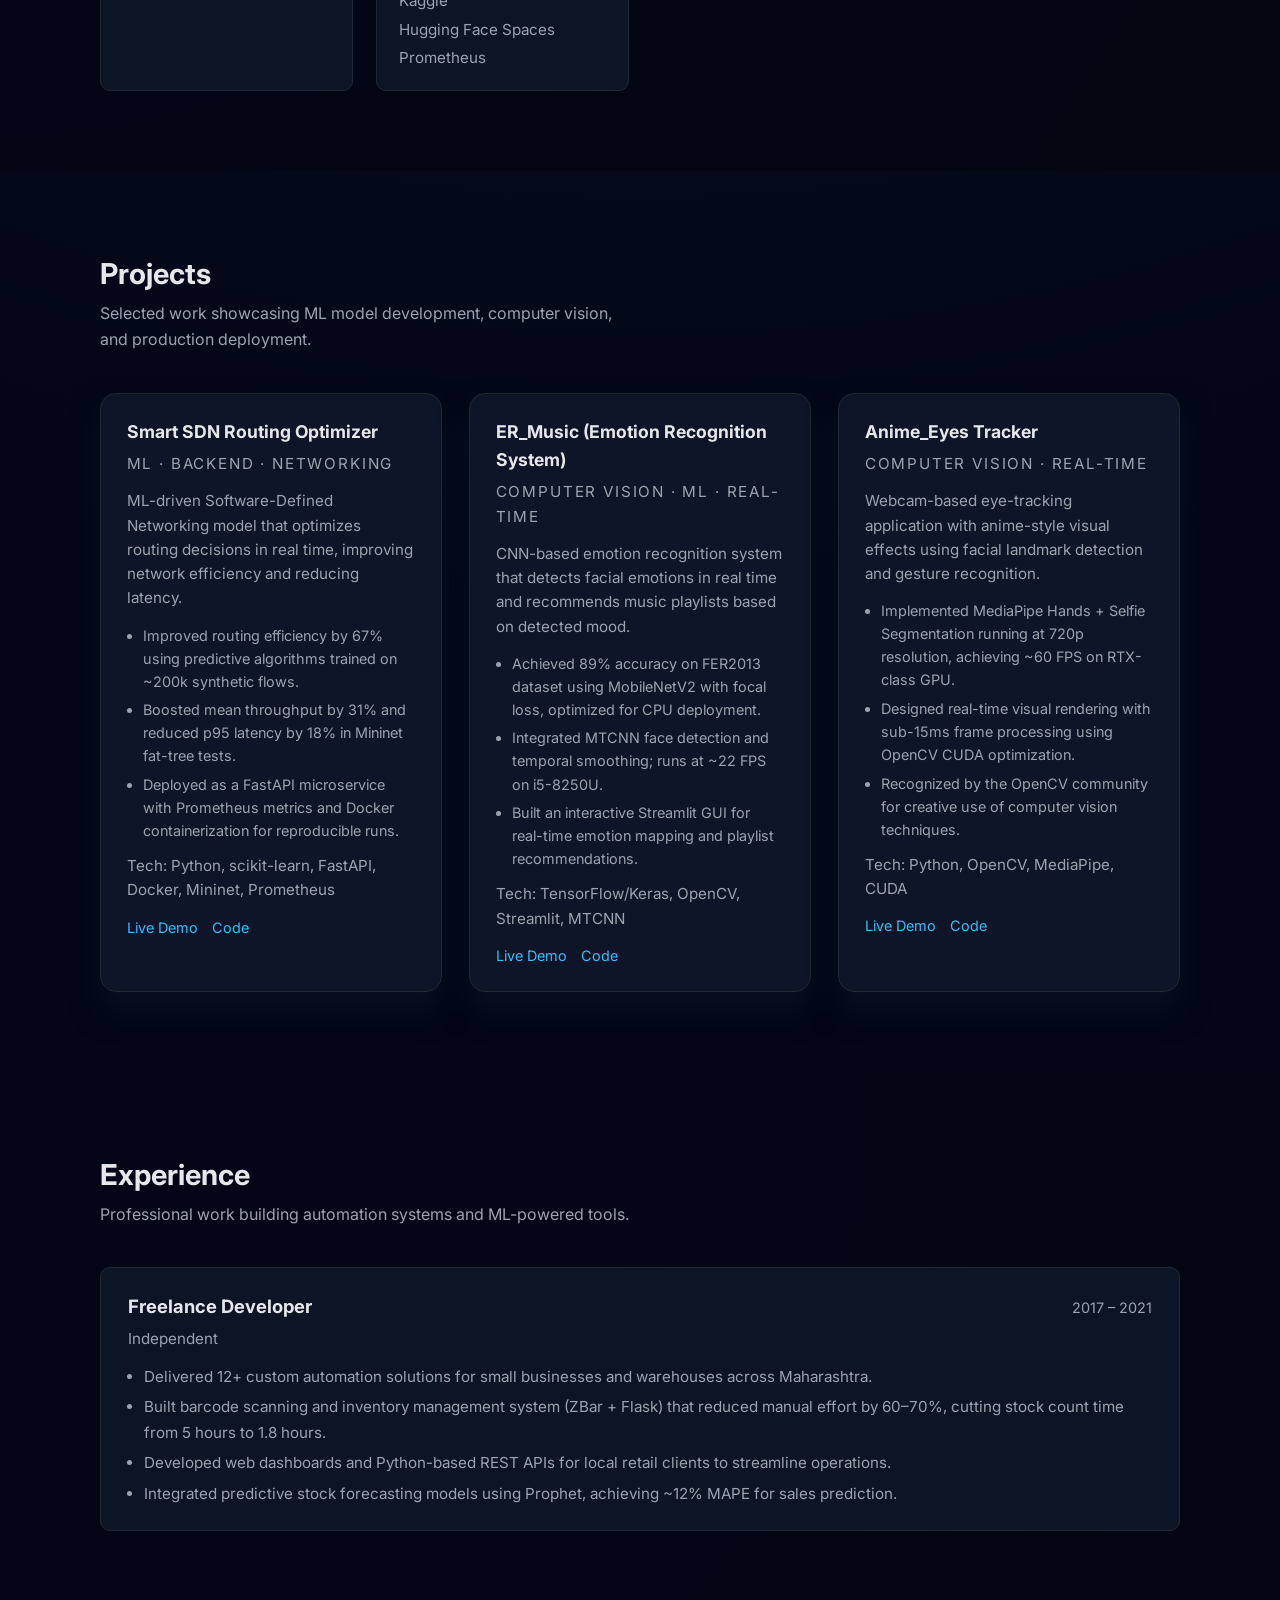
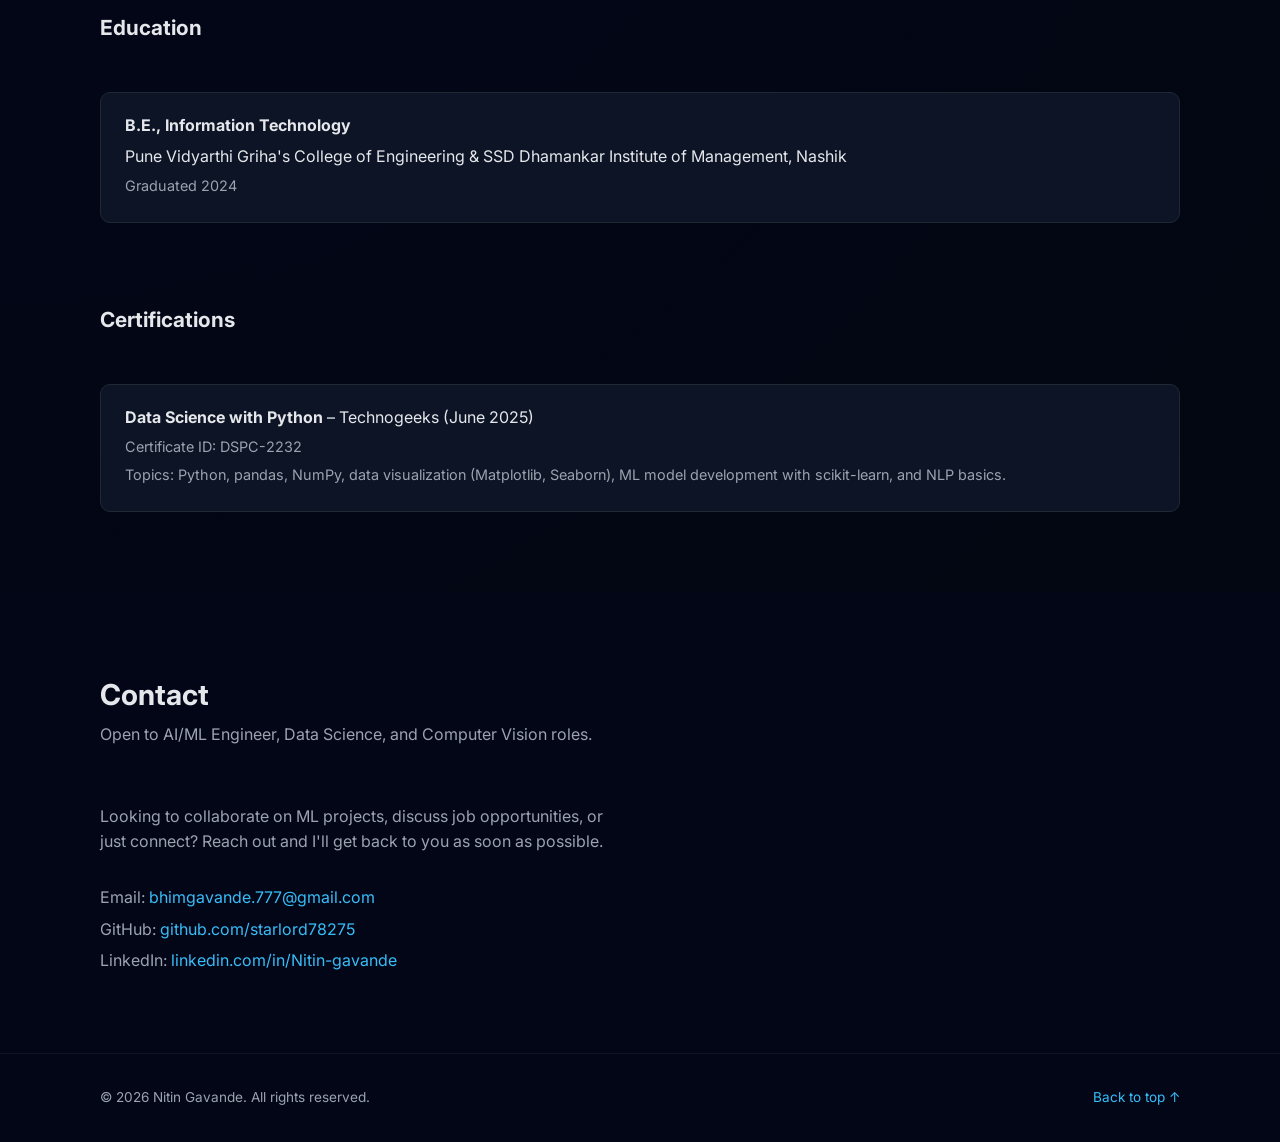
==== commit aab5d7a4: "Fix HTML encoding issues in index.html" ====
--- a/index.html
+++ b/index.html
@@ -289,9 +289,8 @@
           </p>
           <ul class="contact-list">
             <li>Email: <a href="mailto:bhimgavande.777@gmail.com">bhimgavande.777@gmail.com</a></li>
-            <li>Portfolio: <a href="https://portfoliostark.web.app" target="_blank" rel="noreferrer">portfoliostark.web.app</a></li>
             <li>GitHub: <a href="https://github.com/starlord78275" target="_blank" rel="noreferrer">github.com/starlord78275</a></li>
-            <li>LinkedIn: <a href="#" target="_blank" rel="noreferrer">linkedin.com/in/yourusername</a></li>
+            <li>LinkedIn: <a href="https://www.linkedin.com/in/nitin-gavande-891a7b31a?utm_source=share&utm_campaign=share_via&utm_content=profile&utm_medium=android_app" target="_blank" rel="noreferrer">linkedin.com/in/Nitin-gavande</a></li>
           </ul>
         </div>
       </div>
@@ -308,3 +307,4 @@
   <script src="main.js"></script>
 </body>
 </html>
+
